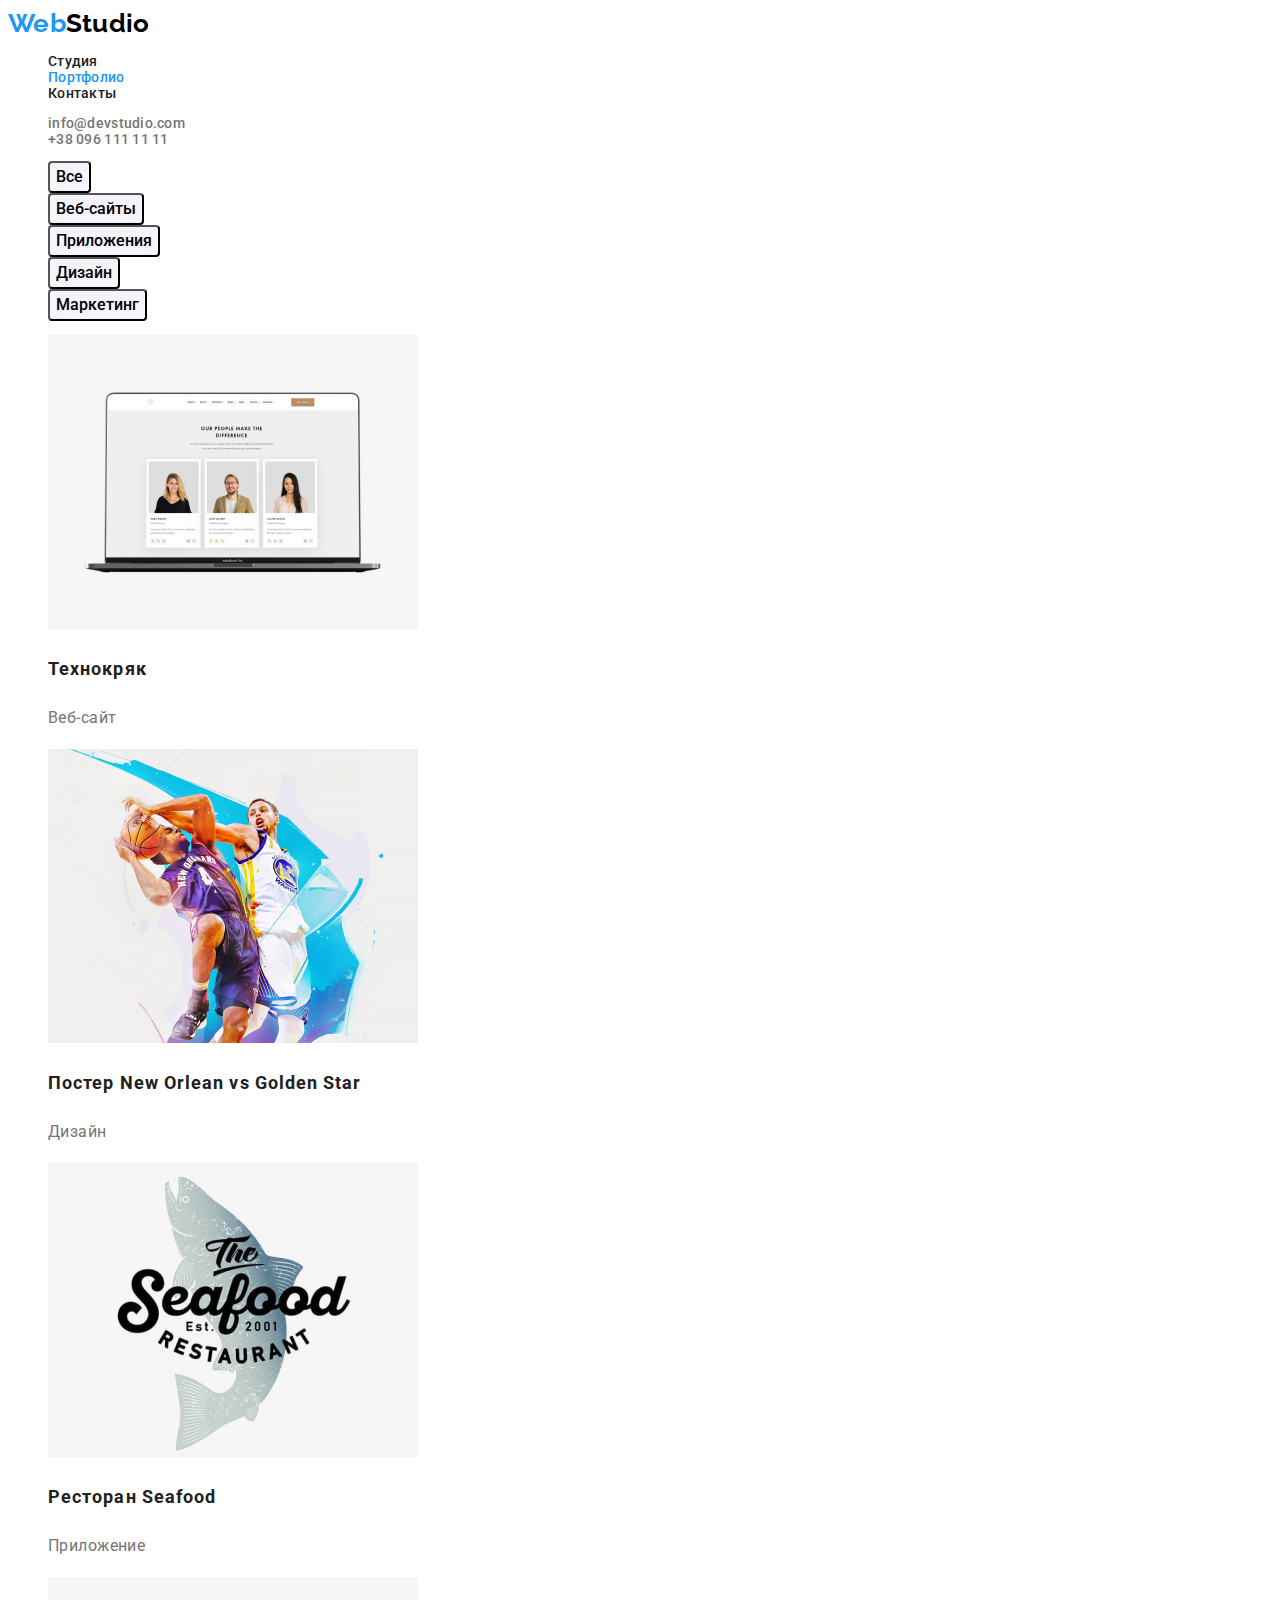
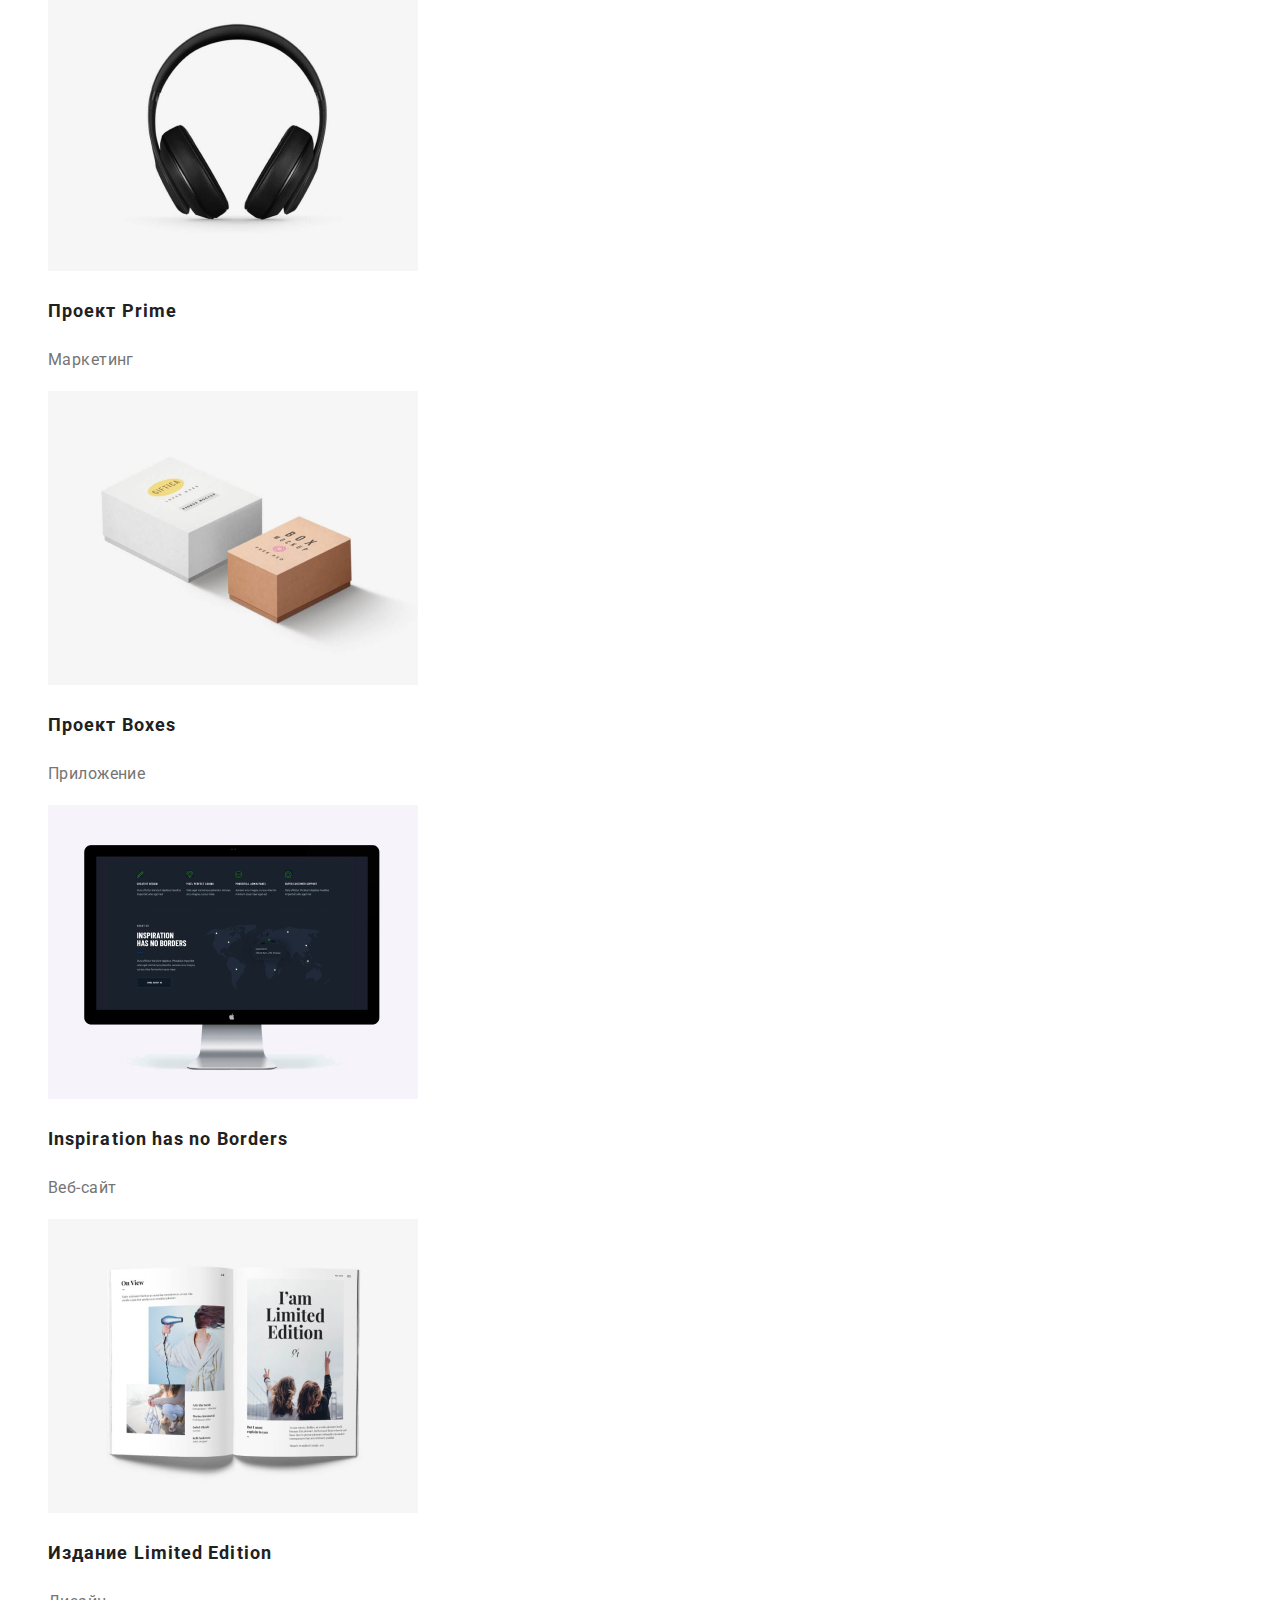
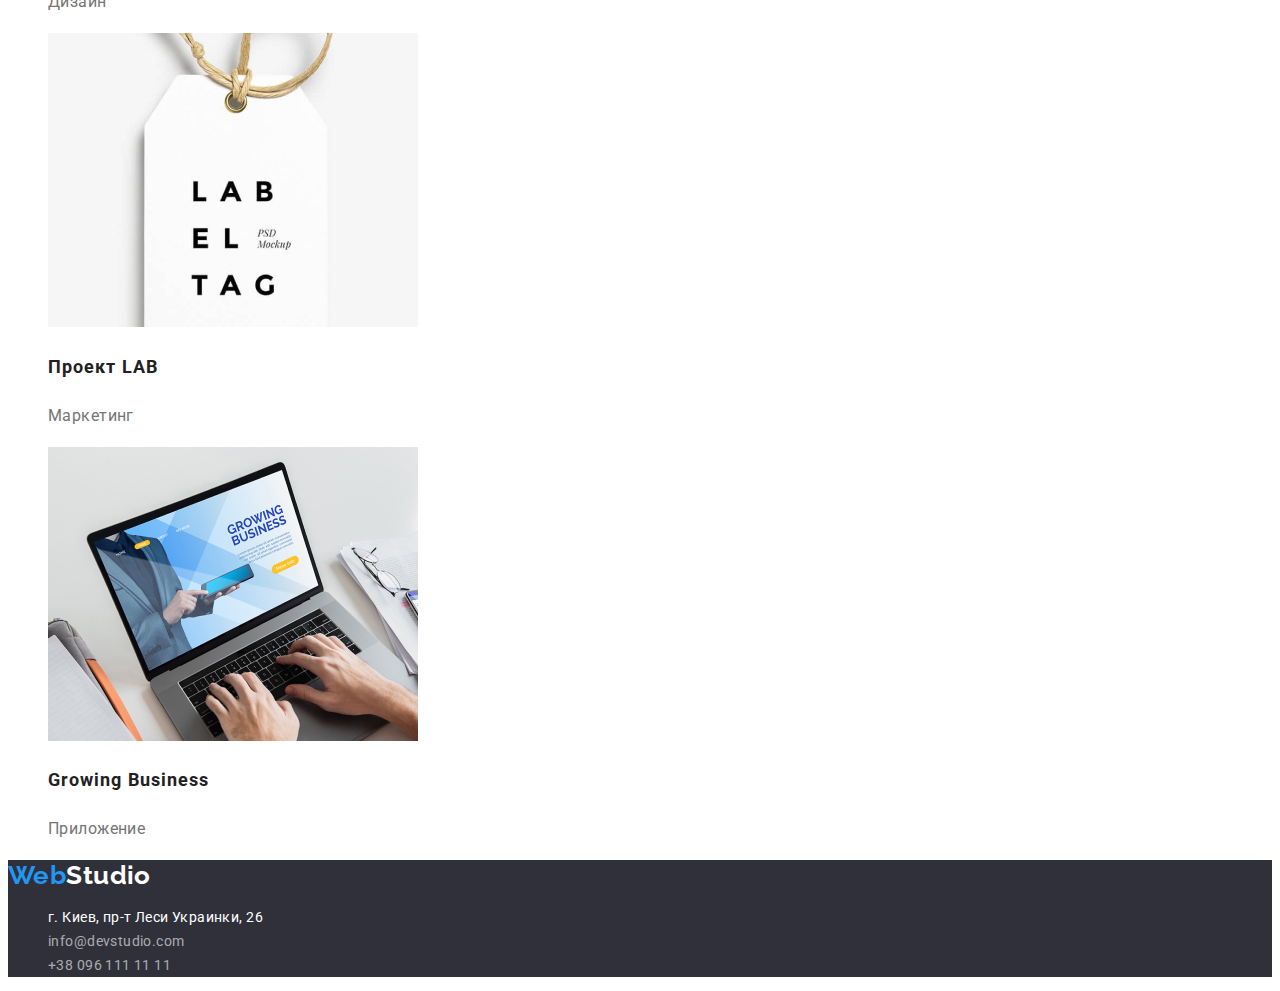
==== portfolio.html @ 62412d21 "Initial commit" ====
<!DOCTYPE html>
<html lang="ru">
  <head>
    <meta charset="UTF-8" />
    <meta http-equiv="X-UA-Compatible" content="IE=edge" />
    <meta name="viewport" content="width=device-width, initial-scale=1.0" />
    <title>Портфоліо</title>
    <link rel="preconnect" href="https://fonts.googleapis.com" />
    <link rel="preconnect" href="https://fonts.gstatic.com" crossorigin />
    <link
      href="https://fonts.googleapis.com/css2?family=Raleway:wght@700&family=Roboto:wght@400;500;700;900&display=swap"
      rel="stylesheet"
    />
    <link rel="stylesheet" href="./css/styles.css" />
  </head>
  <body>
    <!-- Header section -->
    <header class="header">
      <a class="logo link" href=""
        >Web<span class="logo-header">Studio</span></a
      >
      <nav class="nav-header">
        <ul class="header-list list">
          <li>
            <a class="select-link link" href="index.html">Студия</a>
          </li>
          <li>
            <a class="current select-link link" href="">Портфолио</a>
          </li>
          <li>
            <a class="select-link link" href="">Контакты</a>
          </li>
        </ul>
      </nav>
      <ul class="header-contact-list list">
        <li class="header-contact-item">
          <a class="select-link link" href="mailto:info@devstudio.com"
            >info@devstudio.com</a
          >
        </li>
        <li class="header-contact-item">
          <a class="select-link link" href="tel:++380961111111"
            >+38 096 111 11 11</a
          >
        </li>
      </ul>
    </header>
    <!-- Portfolio section -->
    <main>
      <section>
        <h1 hidden>Наші роботи</h1>
        <ul class="list">
          <li><button class="btn-filter" type="button">Все</button></li>
          <li><button class="btn-filter" type="button">Веб-сайты</button></li>
          <li><button class="btn-filter" type="button">Приложения</button></li>
          <li><button class="btn-filter" type="button">Дизайн</button></li>
          <li><button class="btn-filter" type="button">Маркетинг</button></li>
        </ul>
        <ul class="list">
          <li class="project-item">
            <a class="link project-link" href="">
              <img
                src="./images/project/img-1.jpg"
                alt="Веб-сайт Технокряк"
                width="370"
                height="294"
              />
              <h2 class="project-name">Технокряк</h2>
              <p class="project-desc">Веб-сайт</p>
            </a>
          </li>
          <li class="project-item">
            <a class="link project-link" href="">
              <img
                src="./images/project/img-2.jpg"
                alt="Постер Игра в баскетбол"
                width="370"
                height="294"
              />
              <h2 class="project-name">
                Постер <span lang="en">New Orlean vs Golden Star</span>
              </h2>
              <p class="project-desc">Дизайн</p>
            </a>
          </li>
          <li class="project-item">
            <a class="link project-link" href="">
              <img
                src="./images/project/img-3.jpg"
                alt="Приложение для рыбного ресторана"
                width="370"
                height="294"
              />
              <h2 class="project-name">
                Ресторан <span lang="en">Seafood</span>
              </h2>
              <p class="project-desc">Приложение</p>
            </a>
          </li>
          <li class="project-item">
            <a class="link project-link" href="">
              <img
                src="./images/project/img-4.jpg"
                alt="Маркетинг магазина электроники"
                width="370"
                height="294"
              />
              <h2 class="project-name">Проект <span lang="en">Prime</span></h2>
              <p class="project-desc">Маркетинг</p>
            </a>
          </li>
          <li class="project-item">
            <a class="link project-link" href="">
              <img
                src="./images/project/img-5.jpg"
                alt="Приложение Коробочки"
                width="370"
                height="294"
              />
              <h2 class="project-name">Проект <span lang="en">Boxes</span></h2>
              <p class="project-desc">Приложение</p>
            </a>
          </li>
          <li class="project-item">
            <a class="link project-link" href="">
              <img
                src="./images/project/img-6.jpg"
                alt="Веб-сайт Вдохновение без границ"
                width="370"
                height="294"
              />
              <h2 class="project-name" lang="en">Inspiration has no Borders</h2>
              <p class="project-desc">Веб-сайт</p>
            </a>
          </li>
          <li class="project-item">
            <a class="link project-link" href="">
              <img
                src="./images/project/img-7.jpg"
                alt="Дизайн журнала"
                width="370"
                height="294"
              />
              <h2 class="project-name">
                Издание <span lang="en">Limited Edition</span>
              </h2>
              <p class="project-desc">Дизайн</p>
            </a>
          </li>
          <li class="project-item">
            <a class="link project-link" href="">
              <img
                src="./images/project/img-8.jpg"
                alt="Маркетинг проекта"
                width="370"
                height="294"
              />
              <h2 class="project-name">Проект <span lang="en">LAB</span></h2>
              <p class="project-desc">Маркетинг</p>
            </a>
          </li>
          <li class="project-item">
            <a class="link project-link" href="">
              <img
                src="./images/project/img-9.jpg"
                alt="Приложение для развития бизнеса"
                width="370"
                height="294"
              />
              <h2 class="project-name" lang="en">Growing Business</h2>
              <p class="project-desc">Приложение</p>
            </a>
          </li>
        </ul>
      </section>
    </main>

    <!-- Footer section -->
    <footer class="footer">
      <a class="logo link" href=""
        >Web<span class="logo-footer">Studio</span></a
      >
      <address class="footer-address">
        <ul class="footer-list list">
          <li class="footer-item">
            <a
              class="select-link link"
              href="https://goo.gl/maps/yXEjWvyn9w8dMvCx5"
              target="_blank"
              rel="noopener noreferrer"
              >г. Киев, пр-т Леси Украинки, 26</a
            >
          </li>
          <li class="footer-item">
            <a
              class="footer-contact select-link link"
              href="mailto:info@devstudio.com"
              >info@devstudio.com</a
            >
          </li>
          <li class="footer-item">
            <a class="footer-contact select-link link" href="tel:++380961111111"
              >+38 096 111 11 11</a
            >
          </li>
        </ul>
      </address>
    </footer>
  </body>
</html>
---- css/styles.css ----
:root {
  /* fonts*/
  --main-fonts: "Roboto", sans-serif;
  --logo-font: "Raleway", sans-serif;

  /* text-colors */
  --main-txt-cl: #757575;
  --title-txt-cl: #212121;
 
  --black-txt-cl: #000000;

  /* bg-colors */
  --dark-bg-cl: #2f303a;
  --light-bg-cl: #f5f4fa;
  --accent-bg-btn-cl:#188ce8;

  /* others */
  --accent-cl: #2196f3;
  --white-cl: #ffffff;
}

body {
  font-family: var(--main-fonts);
  color: var(--main-txt-cl);
  font-size: 14px;
  line-height: calc(24 / 14);
  letter-spacing: 0.03em;
}

/* reset styles */
.link {
  text-decoration: none;
  color: currentColor;
}
.list {
  list-style: none;
}


/* logo slyles */

.logo {
  font-family: var(--logo-font);
  font-weight: 700;
  font-size: 26px;
  line-height: calc(31 / 26);
  color: var(--accent-cl);
}

.logo-header {
  color: var(--black-txt-cl);
}

.logo-footer {
  color: var(--white-cl);
  }
  

/* base slyles */

.section-title {
  font-size: 36px;
  line-height: calc(42 / 36);
  text-align: center;
  color: var(--title-txt-cl);
}

.select-link:hover,
.select-link:focus {
  color: var(--accent-cl);
}

/* header section */


.header {
  font-weight: 500;
  line-height: calc(16 / 14);
  letter-spacing: 0.02em;
}

.header-list {
  color: var(--title-txt-cl);
}

.current {
  color: var(--accent-cl);
}


/*  Hero section */

.hero {
  background-color: var(--dark-bg-cl);
}

.hero-title {
  font-weight: 900;
  font-size: 44px;
  line-height: calc(60 / 44);
  text-align: center;
  letter-spacing: 0.06em;
  text-transform: uppercase;
  color: var(--white-cl);
  text-shadow: 0px 4px 4px rgba(0, 0, 0, 0.25);
}

.hero-btn {
  font-family: inherit;
  font-weight: 700;
  font-size: 16px;
  line-height: calc(30 / 16);
  display: flex;
  align-items: center;
  text-align: center;
  letter-spacing: 0.06em;
  color: var(--white-cl);
  background: var(--accent-cl);
  box-shadow: 0px 4px 4px rgba(0, 0, 0, 0.15);
  border-radius: 4px;
  filter: drop-shadow(0px 4px 4px rgba(0, 0, 0, 0.25));
}

.hero-btn:hover,
.hero-btn:focus {
  background-color: var(--accent-bg-btn-cl);
  cursor: pointer;
}

/* Advantage section */

.advantage-title {
  color: var(--title-txt-cl);
  line-height: calc(16 / 14);
  text-transform: uppercase;
  font-size: 14px;
}

/* Team section */

.team {
  background-color: var(--light-bg-cl);
}

.team-item {
  background-color: var(--white-cl);
}

.team-position, .team-person {
  font-size: 16px;
  line-height: calc(19 / 16);
  text-align: center;
}

.team-person {
  color: var(--title-txt-cl);
  font-weight: 500;
}


/* Portfolio section */

.btn-filter {
  font-family: inherit;
  background: var(--light-bg-cl);
  border-radius: 4px;
  font-weight: 500;
  font-size: 16px;
  line-height: calc(26 / 16);
  text-align: center;
  cursor: pointer;
}

.btn-filter:hover,
.btn-filter:focus {
  background-color: var(--accent-cl);
  color: var(--white-cl);
}


.project-name {
  color: var(--title-txt-cl);
  font-size: 18px;
  line-height: calc(36 / 18);
  letter-spacing: 0.06em;
}

.project-desc {
  font-size: 16px;
  line-height: calc(30 / 16);
}


/* footer section */


.footer {
  background-color: var(--dark-bg-cl);
  color: var(--white-cl);
}

.footer-address {
  font-style: inherit;
}

.footer-contact {
   color: rgba(255, 255, 255, 0.6);
}
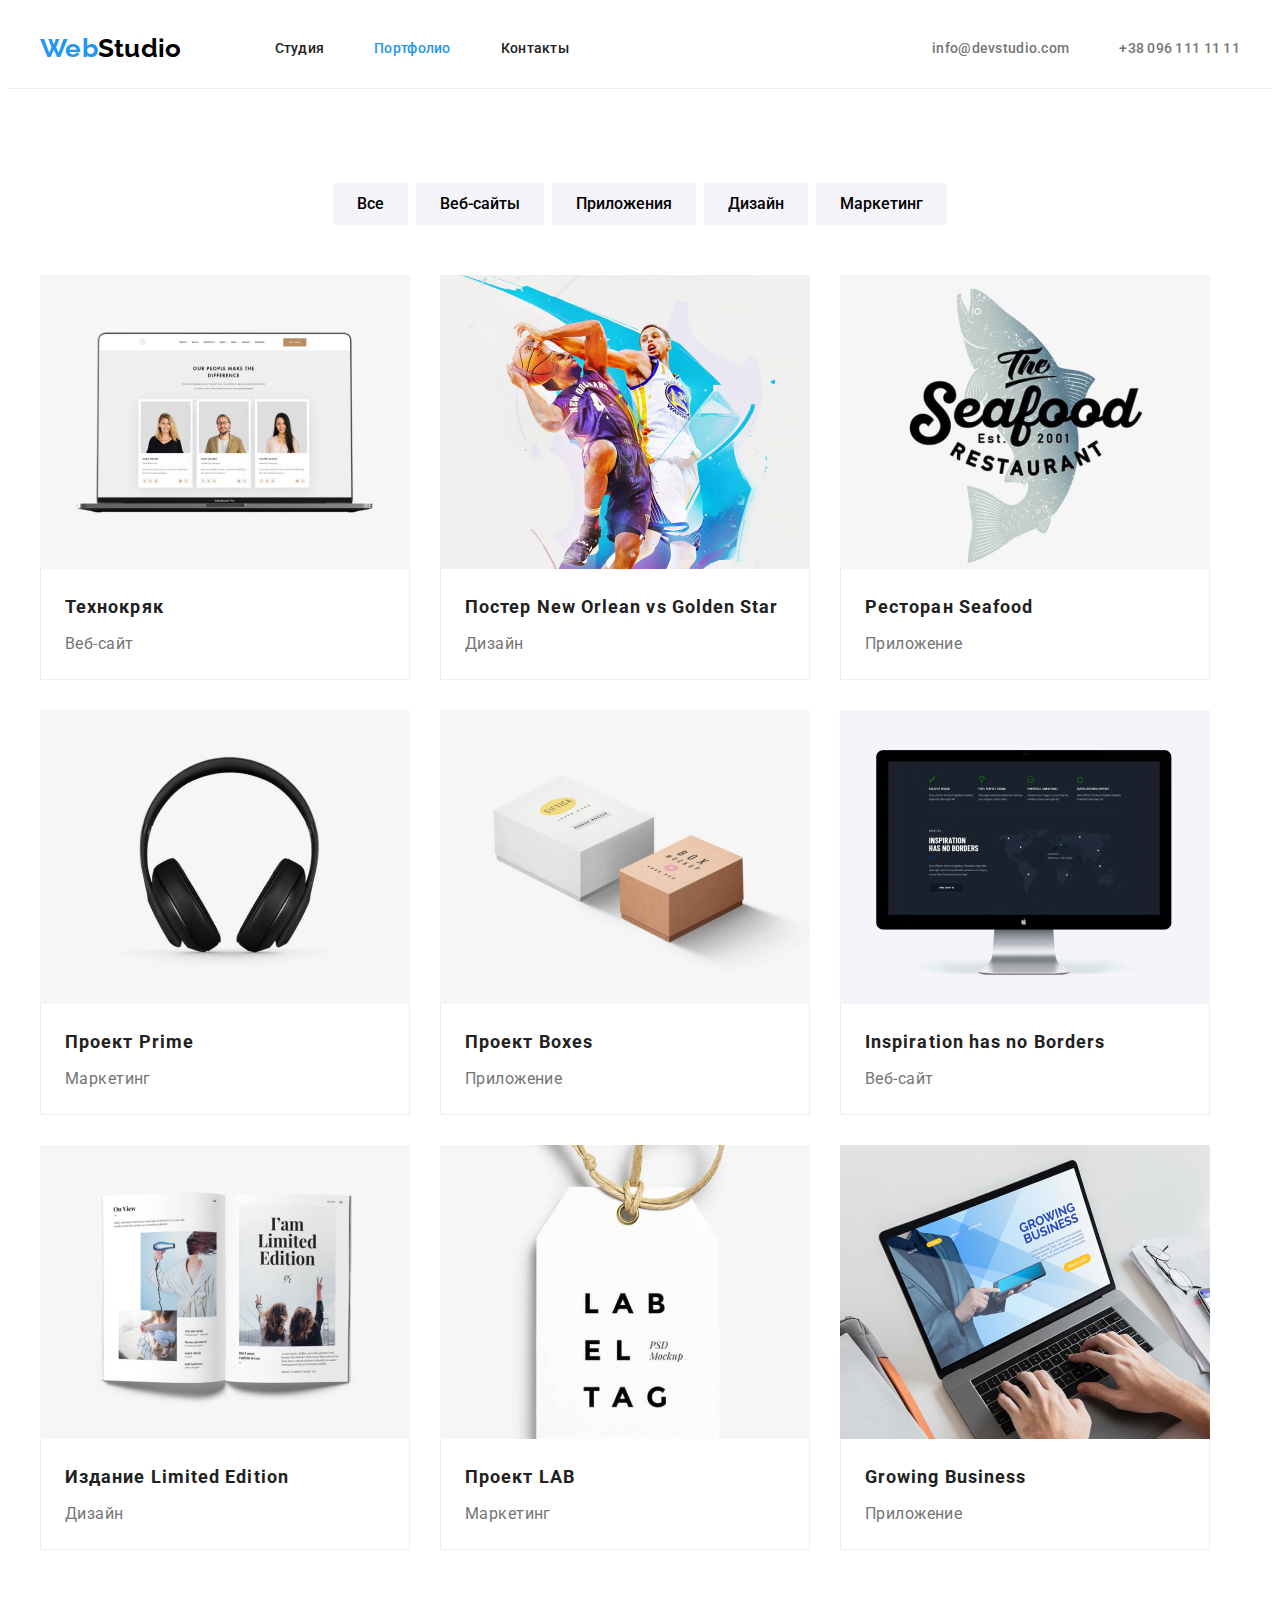
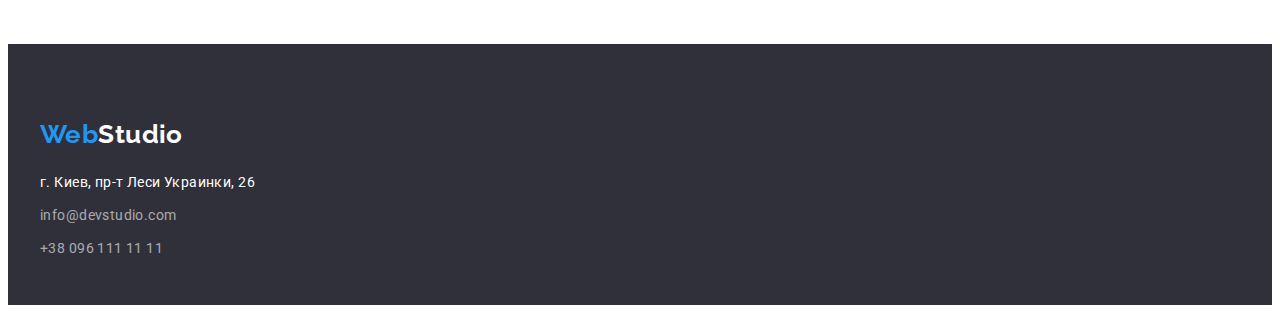
==== commit 07ce5e59: "hw-3 перша спроба:))" ====
--- a/portfolio.html
+++ b/portfolio.html
@@ -5,206 +5,272 @@
     <meta http-equiv="X-UA-Compatible" content="IE=edge" />
     <meta name="viewport" content="width=device-width, initial-scale=1.0" />
     <title>Портфоліо</title>
+
+    <!-- fonts start -->
     <link rel="preconnect" href="https://fonts.googleapis.com" />
     <link rel="preconnect" href="https://fonts.gstatic.com" crossorigin />
     <link
       href="https://fonts.googleapis.com/css2?family=Raleway:wght@700&family=Roboto:wght@400;500;700;900&display=swap"
       rel="stylesheet"
     />
+    <!-- fonts end -->
+
+    <!-- normalize start -->
+    <link
+      rel="stylesheet"
+      href="https://cdnjs.cloudflare.com/ajax/libs/modern-normalize/1.1.0/modern-normalize.min.css"
+      integrity="sha512-wpPYUAdjBVSE4KJnH1VR1HeZfpl1ub8YT/NKx4PuQ5NmX2tKuGu6U/JRp5y+Y8XG2tV+wKQpNHVUX03MfMFn9Q=="
+      crossorigin="anonymous"
+      referrerpolicy="no-referrer"
+    />
+
+    <!-- normalize end -->
+
     <link rel="stylesheet" href="./css/styles.css" />
   </head>
   <body>
     <!-- Header section -->
     <header class="header">
-      <a class="logo link" href=""
-        >Web<span class="logo-header">Studio</span></a
-      >
-      <nav class="nav-header">
-        <ul class="header-list list">
-          <li>
-            <a class="select-link link" href="index.html">Студия</a>
-          </li>
-          <li>
-            <a class="current select-link link" href="">Портфолио</a>
-          </li>
-          <li>
-            <a class="select-link link" href="">Контакты</a>
-          </li>
-        </ul>
-      </nav>
-      <ul class="header-contact-list list">
-        <li class="header-contact-item">
-          <a class="select-link link" href="mailto:info@devstudio.com"
-            >info@devstudio.com</a
-          >
-        </li>
-        <li class="header-contact-item">
-          <a class="select-link link" href="tel:++380961111111"
-            >+38 096 111 11 11</a
-          >
-        </li>
-      </ul>
-    </header>
-    <!-- Portfolio section -->
-    <main>
-      <section>
-        <h1 hidden>Наші роботи</h1>
-        <ul class="list">
-          <li><button class="btn-filter" type="button">Все</button></li>
-          <li><button class="btn-filter" type="button">Веб-сайты</button></li>
-          <li><button class="btn-filter" type="button">Приложения</button></li>
-          <li><button class="btn-filter" type="button">Дизайн</button></li>
-          <li><button class="btn-filter" type="button">Маркетинг</button></li>
-        </ul>
-        <ul class="list">
-          <li class="project-item">
-            <a class="link project-link" href="">
-              <img
-                src="./images/project/img-1.jpg"
-                alt="Веб-сайт Технокряк"
-                width="370"
-                height="294"
-              />
-              <h2 class="project-name">Технокряк</h2>
-              <p class="project-desc">Веб-сайт</p>
-            </a>
-          </li>
-          <li class="project-item">
-            <a class="link project-link" href="">
-              <img
-                src="./images/project/img-2.jpg"
-                alt="Постер Игра в баскетбол"
-                width="370"
-                height="294"
-              />
-              <h2 class="project-name">
-                Постер <span lang="en">New Orlean vs Golden Star</span>
-              </h2>
-              <p class="project-desc">Дизайн</p>
-            </a>
-          </li>
-          <li class="project-item">
-            <a class="link project-link" href="">
-              <img
-                src="./images/project/img-3.jpg"
-                alt="Приложение для рыбного ресторана"
-                width="370"
-                height="294"
-              />
-              <h2 class="project-name">
-                Ресторан <span lang="en">Seafood</span>
-              </h2>
-              <p class="project-desc">Приложение</p>
-            </a>
-          </li>
-          <li class="project-item">
-            <a class="link project-link" href="">
-              <img
-                src="./images/project/img-4.jpg"
-                alt="Маркетинг магазина электроники"
-                width="370"
-                height="294"
-              />
-              <h2 class="project-name">Проект <span lang="en">Prime</span></h2>
-              <p class="project-desc">Маркетинг</p>
-            </a>
-          </li>
-          <li class="project-item">
-            <a class="link project-link" href="">
-              <img
-                src="./images/project/img-5.jpg"
-                alt="Приложение Коробочки"
-                width="370"
-                height="294"
-              />
-              <h2 class="project-name">Проект <span lang="en">Boxes</span></h2>
-              <p class="project-desc">Приложение</p>
-            </a>
-          </li>
-          <li class="project-item">
-            <a class="link project-link" href="">
-              <img
-                src="./images/project/img-6.jpg"
-                alt="Веб-сайт Вдохновение без границ"
-                width="370"
-                height="294"
-              />
-              <h2 class="project-name" lang="en">Inspiration has no Borders</h2>
-              <p class="project-desc">Веб-сайт</p>
-            </a>
-          </li>
-          <li class="project-item">
-            <a class="link project-link" href="">
-              <img
-                src="./images/project/img-7.jpg"
-                alt="Дизайн журнала"
-                width="370"
-                height="294"
-              />
-              <h2 class="project-name">
-                Издание <span lang="en">Limited Edition</span>
-              </h2>
-              <p class="project-desc">Дизайн</p>
-            </a>
-          </li>
-          <li class="project-item">
-            <a class="link project-link" href="">
-              <img
-                src="./images/project/img-8.jpg"
-                alt="Маркетинг проекта"
-                width="370"
-                height="294"
-              />
-              <h2 class="project-name">Проект <span lang="en">LAB</span></h2>
-              <p class="project-desc">Маркетинг</p>
-            </a>
-          </li>
-          <li class="project-item">
-            <a class="link project-link" href="">
-              <img
-                src="./images/project/img-9.jpg"
-                alt="Приложение для развития бизнеса"
-                width="370"
-                height="294"
-              />
-              <h2 class="project-name" lang="en">Growing Business</h2>
-              <p class="project-desc">Приложение</p>
-            </a>
-          </li>
-        </ul>
-      </section>
-    </main>
-
-    <!-- Footer section -->
-    <footer class="footer">
-      <a class="logo link" href=""
-        >Web<span class="logo-footer">Studio</span></a
-      >
-      <address class="footer-address">
-        <ul class="footer-list list">
-          <li class="footer-item">
+      <div class="container header-container">
+        <a class="logo link header-logo-mg" href=""
+          >Web<span class="logo-header">Studio</span></a
+        >
+        <nav class="nav-header">
+          <ul class="header-list list">
+            <li>
+              <a class="select-link link header-link" href="index.html"
+                >Студия</a
+              >
+            </li>
+            <li>
+              <a class="current select-link link header-link" href=""
+                >Портфолио</a
+              >
+            </li>
+            <li>
+              <a class="select-link link header-link" href="">Контакты</a>
+            </li>
+          </ul>
+        </nav>
+        <ul class="header-contact-list list">
+          <li class="header-contact-item">
             <a
-              class="select-link link"
-              href="https://goo.gl/maps/yXEjWvyn9w8dMvCx5"
-              target="_blank"
-              rel="noopener noreferrer"
-              >г. Киев, пр-т Леси Украинки, 26</a
-            >
-          </li>
-          <li class="footer-item">
-            <a
-              class="footer-contact select-link link"
+              class="select-link link header-link"
               href="mailto:info@devstudio.com"
               >info@devstudio.com</a
             >
           </li>
-          <li class="footer-item">
-            <a class="footer-contact select-link link" href="tel:++380961111111"
+          <li class="header-contact-item">
+            <a class="select-link link header-link" href="tel:++380961111111"
               >+38 096 111 11 11</a
             >
           </li>
         </ul>
-      </address>
+      </div>
+    </header>
+    <!-- Portfolio section -->
+    <main>
+      <section class="section">
+        <div class="container">
+          <h1 class="visually-hidden">Наші роботи</h1>
+          <ul class="list btn-list">
+            <li><button class="btn-filter" type="button">Все</button></li>
+            <li><button class="btn-filter" type="button">Веб-сайты</button></li>
+            <li>
+              <button class="btn-filter" type="button">Приложения</button>
+            </li>
+            <li><button class="btn-filter" type="button">Дизайн</button></li>
+            <li><button class="btn-filter" type="button">Маркетинг</button></li>
+          </ul>
+          <ul class="list project-list">
+            <li class="project-item">
+              <a class="link project-link" href="">
+                <img
+                  class="project-img"
+                  src="./images/project/img-1.jpg"
+                  alt="Веб-сайт Технокряк"
+                  width="370"
+                  height="294"
+                />
+                <div class="project-div">
+                  <h2 class="project-name">Технокряк</h2>
+                  <p class="project-desc">Веб-сайт</p>
+                </div>
+              </a>
+            </li>
+            <li class="project-item">
+              <a class="link project-link" href="">
+                <img
+                  class="project-img"
+                  src="./images/project/img-2.jpg"
+                  alt="Постер Игра в баскетбол"
+                  width="370"
+                  height="294"
+                />
+                <div class="project-div">
+                  <h2 class="project-name">
+                    Постер <span lang="en">New Orlean vs Golden Star</span>
+                  </h2>
+                  <p class="project-desc">Дизайн</p>
+                </div>
+              </a>
+            </li>
+            <li class="project-item">
+              <a class="link project-link" href="">
+                <img
+                  class="project-img"
+                  src="./images/project/img-3.jpg"
+                  alt="Приложение для рыбного ресторана"
+                  width="370"
+                  height="294"
+                />
+                <div class="project-div">
+                  <h2 class="project-name">
+                    Ресторан <span lang="en">Seafood</span>
+                  </h2>
+                  <p class="project-desc">Приложение</p>
+                </div>
+              </a>
+            </li>
+            <li class="project-item">
+              <a class="link project-link" href="">
+                <img
+                  class="project-img"
+                  src="./images/project/img-4.jpg"
+                  alt="Маркетинг магазина электроники"
+                  width="370"
+                  height="294"
+                />
+                <div class="project-div">
+                  <h2 class="project-name">
+                    Проект <span lang="en">Prime</span>
+                  </h2>
+                  <p class="project-desc">Маркетинг</p>
+                </div>
+              </a>
+            </li>
+            <li class="project-item">
+              <a class="link project-link" href="">
+                <img
+                  class="project-img"
+                  src="./images/project/img-5.jpg"
+                  alt="Приложение Коробочки"
+                  width="370"
+                  height="294"
+                />
+                <div class="project-div">
+                  <h2 class="project-name">
+                    Проект <span lang="en">Boxes</span>
+                  </h2>
+                  <p class="project-desc">Приложение</p>
+                </div>
+              </a>
+            </li>
+            <li class="project-item">
+              <a class="link project-link" href="">
+                <img
+                  class="project-img"
+                  src="./images/project/img-6.jpg"
+                  alt="Веб-сайт Вдохновение без границ"
+                  width="370"
+                  height="294"
+                />
+                <div class="project-div">
+                  <h2 class="project-name" lang="en">
+                    Inspiration has no Borders
+                  </h2>
+                  <p class="project-desc">Веб-сайт</p>
+                </div>
+              </a>
+            </li>
+            <li class="project-item">
+              <a class="link project-link" href="">
+                <img
+                  class="project-img"
+                  src="./images/project/img-7.jpg"
+                  alt="Дизайн журнала"
+                  width="370"
+                  height="294"
+                />
+                <div class="project-div">
+                  <h2 class="project-name">
+                    Издание <span lang="en">Limited Edition</span>
+                  </h2>
+                  <p class="project-desc">Дизайн</p>
+                </div>
+              </a>
+            </li>
+            <li class="project-item">
+              <a class="link project-link" href="">
+                <img
+                  class="project-img"
+                  src="./images/project/img-8.jpg"
+                  alt="Маркетинг проекта"
+                  width="370"
+                  height="294"
+                />
+                <div class="project-div">
+                  <h2 class="project-name">
+                    Проект <span lang="en">LAB</span>
+                  </h2>
+                  <p class="project-desc">Маркетинг</p>
+                </div>
+              </a>
+            </li>
+            <li class="project-item">
+              <a class="link project-link" href="">
+                <img
+                  class="project-img"
+                  src="./images/project/img-9.jpg"
+                  alt="Приложение для развития бизнеса"
+                  width="370"
+                  height="294"
+                />
+                <div class="project-div">
+                  <h2 class="project-name" lang="en">Growing Business</h2>
+                  <p class="project-desc">Приложение</p>
+                </div>
+              </a>
+            </li>
+          </ul>
+        </div>
+      </section>
+    </main>
+
+    <!-- Footer section -->
+    <footer class="footer">
+      <div class="container">
+        <a class="logo link" href=""
+          >Web<span class="logo-footer">Studio</span></a
+        >
+        <address class="footer-address">
+          <ul class="footer-list list">
+            <li class="footer-item">
+              <a
+                class="select-link link"
+                href="https://goo.gl/maps/yXEjWvyn9w8dMvCx5"
+                target="_blank"
+                rel="noopener noreferrer"
+                >г. Киев, пр-т Леси Украинки, 26</a
+              >
+            </li>
+            <li class="footer-item">
+              <a
+                class="footer-contact select-link link"
+                href="mailto:info@devstudio.com"
+                >info@devstudio.com</a
+              >
+            </li>
+            <li class="footer-item">
+              <a
+                class="footer-contact select-link link"
+                href="tel:++380961111111"
+                >+38 096 111 11 11</a
+              >
+            </li>
+          </ul>
+        </address>
+      </div>
     </footer>
   </body>
 </html>
--- a/css/styles.css
+++ b/css/styles.css
@@ -6,17 +6,18 @@
   /* text-colors */
   --main-txt-cl: #757575;
   --title-txt-cl: #212121;
- 
   --black-txt-cl: #000000;
 
   /* bg-colors */
   --dark-bg-cl: #2f303a;
   --light-bg-cl: #f5f4fa;
-  --accent-bg-btn-cl:#188ce8;
-
-  /* others */
+  --accent-bg-btn-cl: #188ce8;
+
+  /* others-colors */
   --accent-cl: #2196f3;
   --white-cl: #ffffff;
+  --border-header-cl: #ececec;
+  --border-project-cl: #eeeeee;
 }
 
 body {
@@ -34,8 +35,61 @@
 }
 .list {
   list-style: none;
-}
-
+  padding: 0;
+  margin: 0;
+}
+
+h1,
+h2,
+h3,
+h4,
+h5,
+h6,
+p {
+  margin: 0;
+}
+
+/* base styles */
+.container {
+  width: 1200px;
+  padding-left: 15px;
+  padding-right: 15px;
+  margin-left: auto;
+  margin-right: auto;
+}
+.section {
+  padding-top: 94px;
+  padding-bottom: 94px;
+}
+
+.section-title {
+  margin-bottom: 50px;
+
+  font-size: 36px;
+  line-height: calc(42 / 36);
+  text-align: center;
+
+  color: var(--title-txt-cl);
+}
+
+.select-link:hover,
+.select-link:focus {
+  color: var(--accent-cl);
+}
+
+.visually-hidden {
+  position: absolute;
+  width: 1px;
+  height: 1px;
+  margin: -1px;
+  border: 0;
+  padding: 0;
+
+  white-space: nowrap;
+  clip-path: inset(100%);
+  clip: rect(0 0 0 0);
+  overflow: hidden;
+}
 
 /* logo slyles */
 
@@ -44,6 +98,7 @@
   font-weight: 700;
   font-size: 26px;
   line-height: calc(31 / 26);
+
   color: var(--accent-cl);
 }
 
@@ -53,33 +108,35 @@
 
 .logo-footer {
   color: var(--white-cl);
-  }
-  
-
-/* base slyles */
-
-.section-title {
-  font-size: 36px;
-  line-height: calc(42 / 36);
-  text-align: center;
-  color: var(--title-txt-cl);
-}
-
-.select-link:hover,
-.select-link:focus {
-  color: var(--accent-cl);
 }
 
 /* header section */
-
 
 .header {
   font-weight: 500;
   line-height: calc(16 / 14);
   letter-spacing: 0.02em;
+
+  border-bottom: 1px solid var(--border-header-cl);
+}
+
+.header-container {
+  display: flex;
+  align-items: center;
+}
+
+.header-logo-mg {
+  margin-right: 93px;
+}
+
+.nav-header {
+  margin-right: auto;
 }
 
 .header-list {
+  display: flex;
+  gap: 50px;
+
   color: var(--title-txt-cl);
 }
 
@@ -87,38 +144,63 @@
   color: var(--accent-cl);
 }
 
+.header-contact-list {
+  display: flex;
+  gap: 50px;
+}
+
+.header-link {
+  display: block;
+  padding-top: 32px;
+  padding-bottom: 32px;
+}
 
 /*  Hero section */
 
 .hero {
+  padding-top: 200px;
+  padding-bottom: 200px;
+
+  text-align: center;
+
   background-color: var(--dark-bg-cl);
 }
 
 .hero-title {
+  margin-bottom: 30px;
+
   font-weight: 900;
   font-size: 44px;
   line-height: calc(60 / 44);
-  text-align: center;
   letter-spacing: 0.06em;
   text-transform: uppercase;
+
   color: var(--white-cl);
   text-shadow: 0px 4px 4px rgba(0, 0, 0, 0.25);
 }
 
 .hero-btn {
+  min-width: 200px;
+  min-height: 50px;
+
+  padding-top: 10px;
+  padding-bottom: 10px;
+  padding-right: 32px;
+  padding-left: 32px;
+
   font-family: inherit;
   font-weight: 700;
   font-size: 16px;
   line-height: calc(30 / 16);
-  display: flex;
-  align-items: center;
-  text-align: center;
   letter-spacing: 0.06em;
+
   color: var(--white-cl);
   background: var(--accent-cl);
   box-shadow: 0px 4px 4px rgba(0, 0, 0, 0.15);
+  filter: drop-shadow(0px 4px 4px rgba(0, 0, 0, 0.25));
+
   border-radius: 4px;
-  filter: drop-shadow(0px 4px 4px rgba(0, 0, 0, 0.25));
+  border: none;
 }
 
 .hero-btn:hover,
@@ -129,11 +211,36 @@
 
 /* Advantage section */
 
+.advantage-list {
+  display: flex;
+  flex-wrap: nowrap;
+  gap: 30px;
+}
+
 .advantage-title {
-  color: var(--title-txt-cl);
+  margin-bottom: 10px;
+
   line-height: calc(16 / 14);
   text-transform: uppercase;
   font-size: 14px;
+
+  color: var(--title-txt-cl);
+}
+
+/* Servise section */
+
+.section-pt-none {
+  padding-top: 0;
+}
+
+.servise-list {
+  display: flex;
+  flex-wrap: nowrap;
+  gap: 30px;
+}
+
+.serv-img {
+  display: block;
 }
 
 /* Team section */
@@ -142,25 +249,58 @@
   background-color: var(--light-bg-cl);
 }
 
+.team-list {
+  display: flex;
+  flex-wrap: nowrap;
+  gap: 30px;
+}
+
 .team-item {
   background-color: var(--white-cl);
 }
 
-.team-position, .team-person {
+.team-img {
+  display: block;
+}
+
+.team-desc {
+  padding-top: 30px;
+  padding-bottom: 30px;
+  margin-right: 15px;
+  margin-left: 15px;
+}
+
+.team-position,
+.team-person {
   font-size: 16px;
   line-height: calc(19 / 16);
   text-align: center;
 }
 
 .team-person {
-  color: var(--title-txt-cl);
+  margin-bottom: 10px;
+ 
   font-weight: 500;
-}
-
+
+  color: var(--title-txt-cl);
+
+}
 
 /* Portfolio section */
 
+.btn-list {
+  display: flex;
+  margin-bottom: 50px;
+  justify-content: center;
+  gap: 8px;
+}
+
 .btn-filter {
+  padding-top: 6px;
+  padding-bottom: 6px;
+  padding-right: 22px;
+  padding-left: 22px;
+
   font-family: inherit;
   background: var(--light-bg-cl);
   border-radius: 4px;
@@ -168,6 +308,10 @@
   font-size: 16px;
   line-height: calc(26 / 16);
   text-align: center;
+
+  border-radius: 4px;
+  border-color: transparent;
+
   cursor: pointer;
 }
 
@@ -177,12 +321,34 @@
   color: var(--white-cl);
 }
 
+.project-list {
+  display: flex;
+  flex-wrap: wrap;
+  gap: 30px;
+}
+
+.project-img {
+  display: block;
+}
+
+.project-div {
+  padding-top: 20px;
+  padding-bottom: 20px;
+  padding-right: 24px;
+  padding-left: 24px;
+
+  border: 1px solid var(--border-project-cl);
+  border-top: none;
+}
 
 .project-name {
-  color: var(--title-txt-cl);
+  padding-bottom: 4px;
+  
   font-size: 18px;
   line-height: calc(36 / 18);
   letter-spacing: 0.06em;
+
+  color: var(--title-txt-cl);
 }
 
 .project-desc {
@@ -190,19 +356,27 @@
   line-height: calc(30 / 16);
 }
 
-
 /* footer section */
 
-
 .footer {
+  padding-top: 75px;
+  padding-bottom: 45px;
+  margin-right: auto;
+
   background-color: var(--dark-bg-cl);
   color: var(--white-cl);
 }
 
 .footer-address {
+  margin-top: 20px;
+
   font-style: inherit;
 }
 
+.footer-item:not(:last-child) {
+  margin-bottom: 9px;
+}
+
 .footer-contact {
-   color: rgba(255, 255, 255, 0.6);
-}
+  color: rgba(255, 255, 255, 0.6);
+}
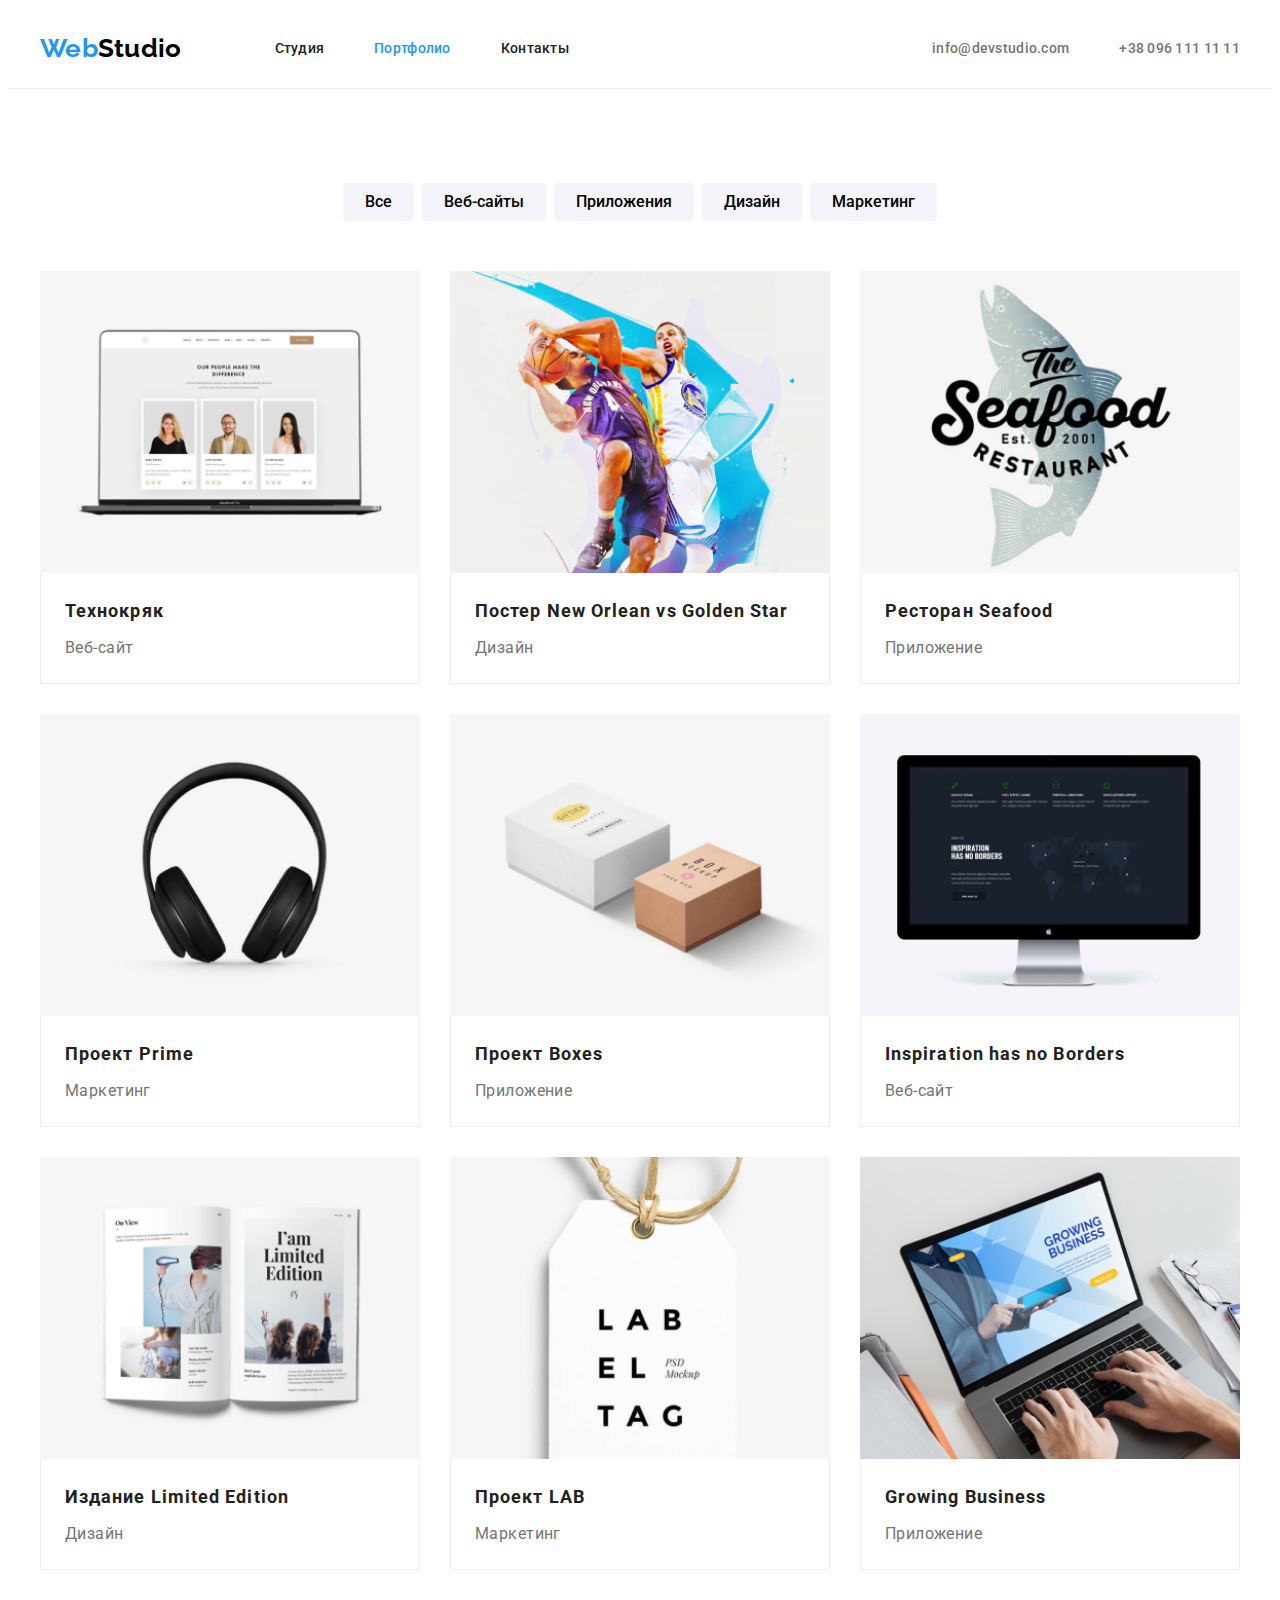
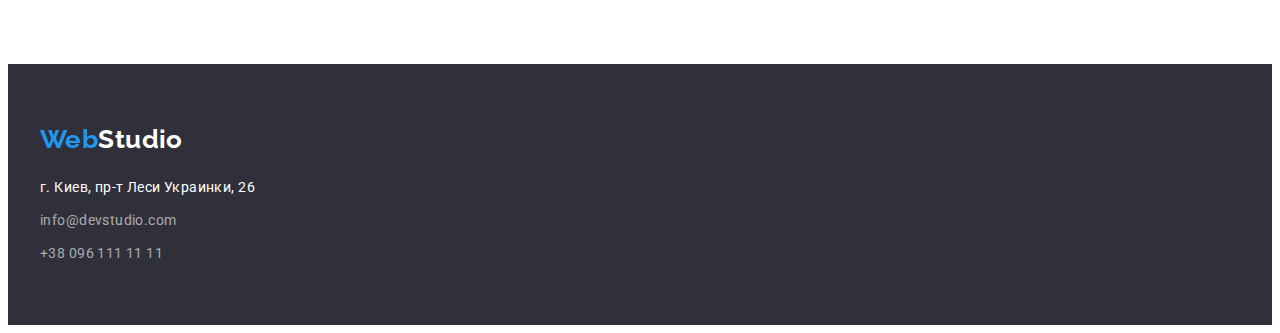
==== commit 336b0c30: "hw-03 друга спроба" ====
--- a/portfolio.html
+++ b/portfolio.html
@@ -32,7 +32,7 @@
     <!-- Header section -->
     <header class="header">
       <div class="container header-container">
-        <a class="logo link header-logo-mg" href=""
+        <a class="logo link" href=""
           >Web<span class="logo-header">Studio</span></a
         >
         <nav class="nav-header">
@@ -82,11 +82,10 @@
             <li><button class="btn-filter" type="button">Дизайн</button></li>
             <li><button class="btn-filter" type="button">Маркетинг</button></li>
           </ul>
-          <ul class="list project-list">
-            <li class="project-item">
-              <a class="link project-link" href="">
-                <img
-                  class="project-img"
+          <ul class="list project-list card-set">
+            <li class="project-item card-item">
+              <a class="link project-link" href="">
+                <img
                   src="./images/project/img-1.jpg"
                   alt="Веб-сайт Технокряк"
                   width="370"
@@ -98,10 +97,9 @@
                 </div>
               </a>
             </li>
-            <li class="project-item">
-              <a class="link project-link" href="">
-                <img
-                  class="project-img"
+            <li class="project-item card-item">
+              <a class="link project-link" href="">
+                <img
                   src="./images/project/img-2.jpg"
                   alt="Постер Игра в баскетбол"
                   width="370"
@@ -115,10 +113,9 @@
                 </div>
               </a>
             </li>
-            <li class="project-item">
-              <a class="link project-link" href="">
-                <img
-                  class="project-img"
+            <li class="project-item card-item">
+              <a class="link project-link" href="">
+                <img
                   src="./images/project/img-3.jpg"
                   alt="Приложение для рыбного ресторана"
                   width="370"
@@ -132,10 +129,9 @@
                 </div>
               </a>
             </li>
-            <li class="project-item">
-              <a class="link project-link" href="">
-                <img
-                  class="project-img"
+            <li class="project-item card-item">
+              <a class="link project-link" href="">
+                <img
                   src="./images/project/img-4.jpg"
                   alt="Маркетинг магазина электроники"
                   width="370"
@@ -149,10 +145,10 @@
                 </div>
               </a>
             </li>
-            <li class="project-item">
-              <a class="link project-link" href="">
-                <img
-                  class="project-img"
+            <li class="project-item card-item">
+              <a class="link project-link" href="">
+                <img
+                  0
                   src="./images/project/img-5.jpg"
                   alt="Приложение Коробочки"
                   width="370"
@@ -166,10 +162,9 @@
                 </div>
               </a>
             </li>
-            <li class="project-item">
-              <a class="link project-link" href="">
-                <img
-                  class="project-img"
+            <li class="project-item card-item">
+              <a class="link project-link" href="">
+                <img
                   src="./images/project/img-6.jpg"
                   alt="Веб-сайт Вдохновение без границ"
                   width="370"
@@ -183,10 +178,9 @@
                 </div>
               </a>
             </li>
-            <li class="project-item">
-              <a class="link project-link" href="">
-                <img
-                  class="project-img"
+            <li class="project-item card-item">
+              <a class="link project-link" href="">
+                <img
                   src="./images/project/img-7.jpg"
                   alt="Дизайн журнала"
                   width="370"
@@ -200,10 +194,9 @@
                 </div>
               </a>
             </li>
-            <li class="project-item">
-              <a class="link project-link" href="">
-                <img
-                  class="project-img"
+            <li class="project-item card-item">
+              <a class="link project-link" href="">
+                <img
                   src="./images/project/img-8.jpg"
                   alt="Маркетинг проекта"
                   width="370"
@@ -217,10 +210,9 @@
                 </div>
               </a>
             </li>
-            <li class="project-item">
-              <a class="link project-link" href="">
-                <img
-                  class="project-img"
+            <li class="project-item card-item">
+              <a class="link project-link" href="">
+                <img
                   src="./images/project/img-9.jpg"
                   alt="Приложение для развития бизнеса"
                   width="370"
@@ -240,7 +232,7 @@
     <!-- Footer section -->
     <footer class="footer">
       <div class="container">
-        <a class="logo link" href=""
+        <a class="logo link footer-logo-mb" href=""
           >Web<span class="logo-footer">Studio</span></a
         >
         <address class="footer-address">
--- a/css/styles.css
+++ b/css/styles.css
@@ -18,6 +18,10 @@
   --white-cl: #ffffff;
   --border-header-cl: #ececec;
   --border-project-cl: #eeeeee;
+
+  /* flex-grid */
+  --card-gap: 30px;
+  --card-item: 3;
 }
 
 body {
@@ -49,6 +53,12 @@
   margin: 0;
 }
 
+img {
+  display: block;
+  min-width: 100%;
+  height: auto;
+}
+
 /* base styles */
 .container {
   width: 1200px;
@@ -91,6 +101,18 @@
   overflow: hidden;
 }
 
+.card-set {
+  display: flex;
+  flex-wrap: wrap;
+  gap: var(--card-gap);
+}
+
+.card-item {
+  flex-basis: calc(
+    (100% - (var(--card-item) - 1) * var(--card-gap)) / var(--card-item)
+  );
+}
+
 /* logo slyles */
 
 .logo {
@@ -123,14 +145,7 @@
 .header-container {
   display: flex;
   align-items: center;
-}
-
-.header-logo-mg {
-  margin-right: 93px;
-}
-
-.nav-header {
-  margin-right: auto;
+  column-gap: 93px;
 }
 
 .header-list {
@@ -147,6 +162,7 @@
 .header-contact-list {
   display: flex;
   gap: 50px;
+  margin-left: auto;
 }
 
 .header-link {
@@ -167,7 +183,10 @@
 }
 
 .hero-title {
+  max-width: 696px;
   margin-bottom: 30px;
+  margin-right: auto;
+  margin-left: auto;
 
   font-weight: 900;
   font-size: 44px;
@@ -201,6 +220,8 @@
 
   border-radius: 4px;
   border: none;
+
+  cursor: pointer;
 }
 
 .hero-btn:hover,
@@ -211,10 +232,8 @@
 
 /* Advantage section */
 
-.advantage-list {
-  display: flex;
-  flex-wrap: nowrap;
-  gap: 30px;
+.advantage-item {
+  --card-item: 4;
 }
 
 .advantage-title {
@@ -233,29 +252,15 @@
   padding-top: 0;
 }
 
-.servise-list {
-  display: flex;
-  flex-wrap: nowrap;
-  gap: 30px;
-}
-
-.serv-img {
-  display: block;
-}
-
 /* Team section */
 
 .team {
   background-color: var(--light-bg-cl);
 }
 
-.team-list {
-  display: flex;
-  flex-wrap: nowrap;
-  gap: 30px;
-}
-
 .team-item {
+  --card-item: 4;
+
   background-color: var(--white-cl);
 }
 
@@ -264,10 +269,7 @@
 }
 
 .team-desc {
-  padding-top: 30px;
-  padding-bottom: 30px;
-  margin-right: 15px;
-  margin-left: 15px;
+  padding: 30px;
 }
 
 .team-position,
@@ -279,11 +281,10 @@
 
 .team-person {
   margin-bottom: 10px;
- 
+
   font-weight: 500;
 
   color: var(--title-txt-cl);
-
 }
 
 /* Portfolio section */
@@ -303,14 +304,13 @@
 
   font-family: inherit;
   background: var(--light-bg-cl);
-  border-radius: 4px;
   font-weight: 500;
   font-size: 16px;
   line-height: calc(26 / 16);
   text-align: center;
 
   border-radius: 4px;
-  border-color: transparent;
+  border: none;
 
   cursor: pointer;
 }
@@ -319,16 +319,6 @@
 .btn-filter:focus {
   background-color: var(--accent-cl);
   color: var(--white-cl);
-}
-
-.project-list {
-  display: flex;
-  flex-wrap: wrap;
-  gap: 30px;
-}
-
-.project-img {
-  display: block;
 }
 
 .project-div {
@@ -342,8 +332,8 @@
 }
 
 .project-name {
-  padding-bottom: 4px;
-  
+  margin-bottom: 4px;
+
   font-size: 18px;
   line-height: calc(36 / 18);
   letter-spacing: 0.06em;
@@ -359,17 +349,19 @@
 /* footer section */
 
 .footer {
-  padding-top: 75px;
-  padding-bottom: 45px;
-  margin-right: auto;
+  padding-top: 60px;
+  padding-bottom: 60px;
 
   background-color: var(--dark-bg-cl);
   color: var(--white-cl);
 }
 
+.footer-logo-mb {
+  display: block;
+  margin-bottom: 20px;
+}
+
 .footer-address {
-  margin-top: 20px;
-
   font-style: inherit;
 }
 
